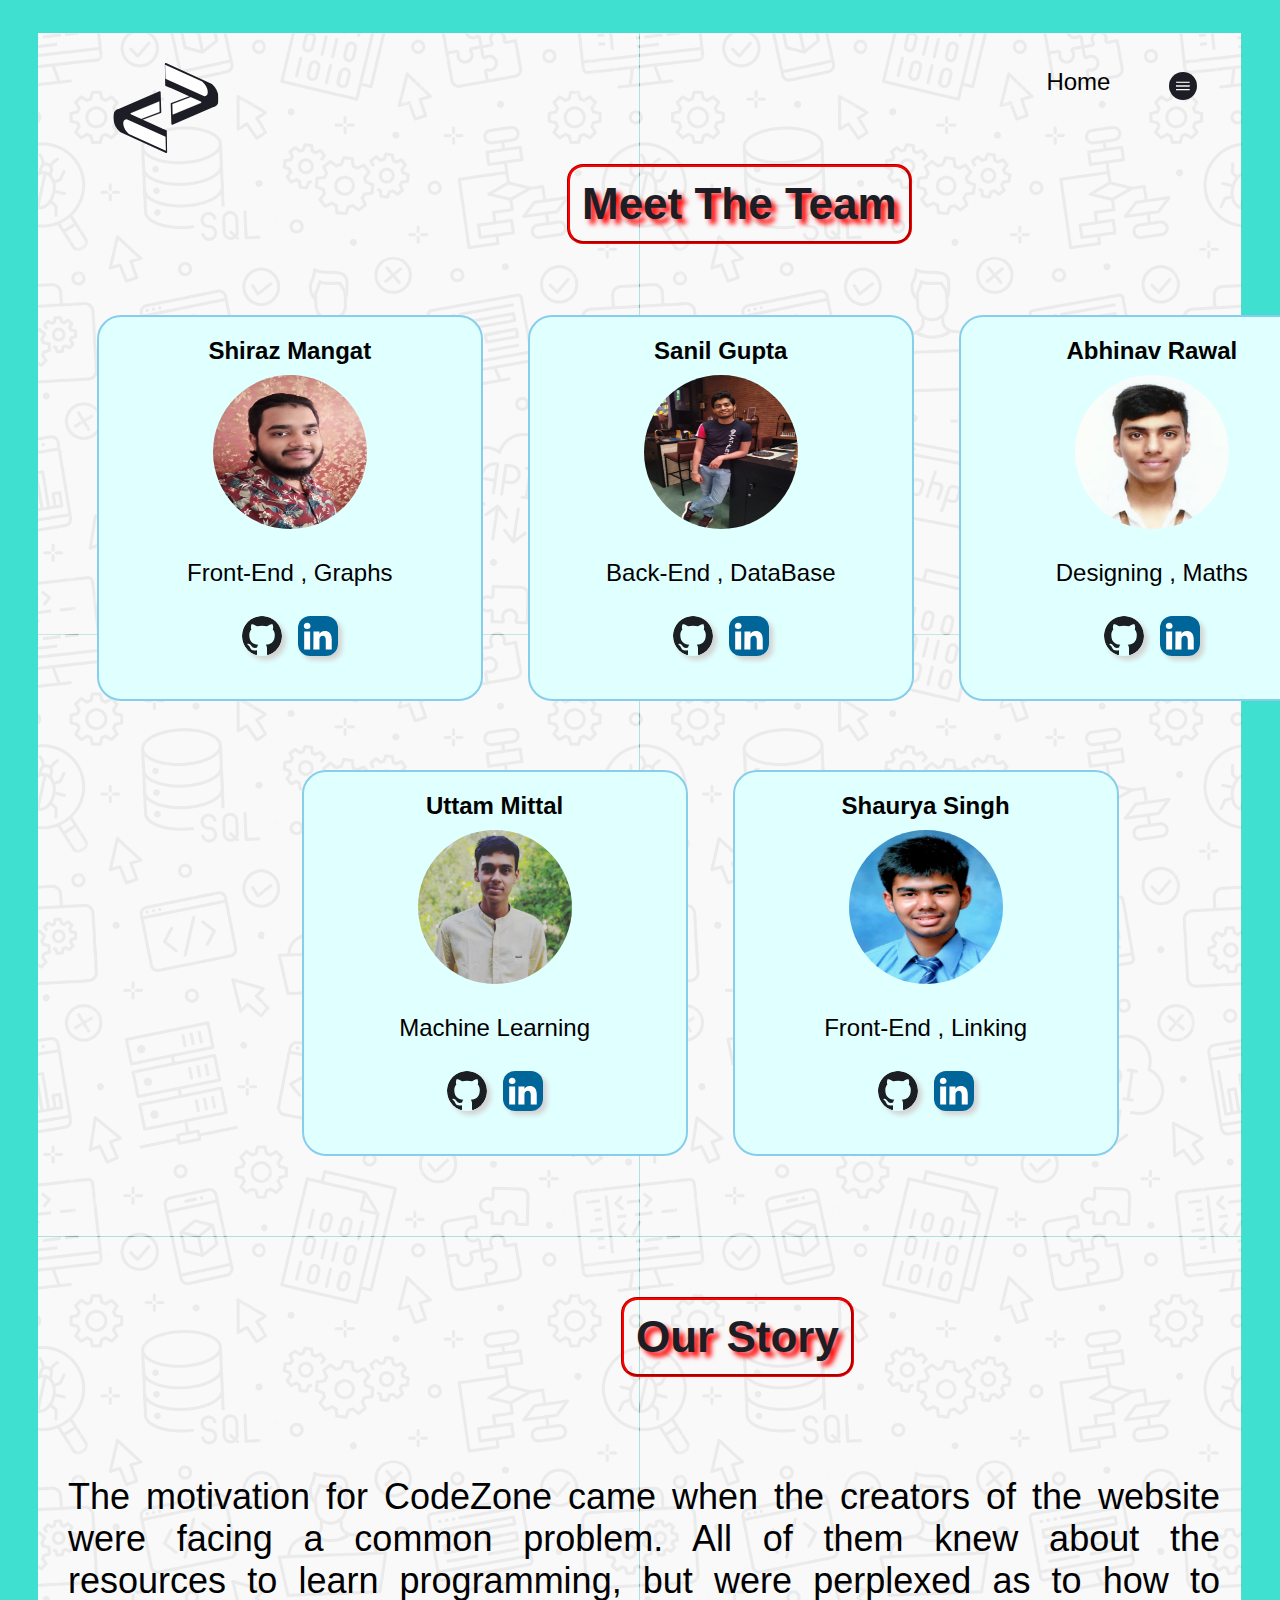
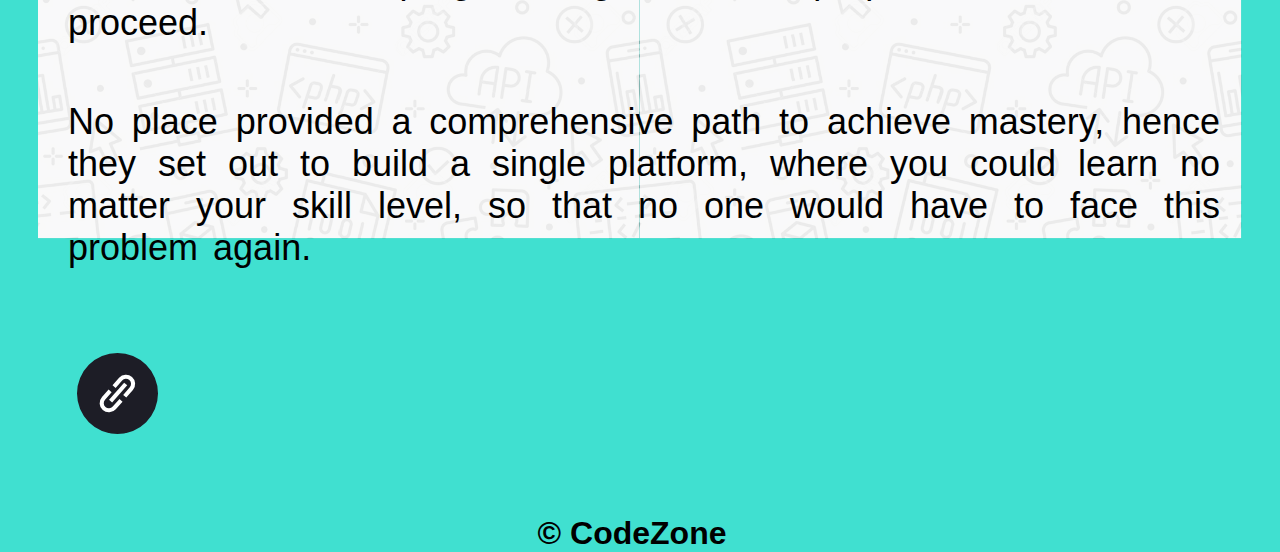
==== templates/about.html @ d7e50e1e "Merge pull request #15 from notSanil:front-end" ====
<!doctype html>

<html>

<head>

	<title> About Us </title>
	<link href="http://fonts.cdnfonts.com/css/gotham" rel="stylesheet">
	<link href = "/static/css/about.css" rel = "stylesheet" type = "text/css">

</head>

<body>

	<div>

		<img src = "/static/img/about_pg_images/about_bg.svg" alt = "About Page" class = "full-pg">	
		<h1 class = "team"> Meet The Team </h1>	

	</div>

	<div>

		<a href = "https://github.com/notSanil/CodeZone" target = "_blank" > <img src = "/static/img/about_pg_images/repo_link.svg" alt = "Repo" class = "repo"> </a>

	</div>

	<div>

		<img src = "/static/img/logo_dark.svg" alt = "CodeZone logo" class = "logo">

	</div>

	<div>

		<nav class = "home">

			<li> <a href = "./"> Home </a> </li>

		</nav>

		<a href = "https://www.youtube.com/watch?v=dQw4w9WgXcQ" target = "_blank"> <img src = "/static/img/menu_icon.svg" alt = "Menu Icon" class = "menu-icon"> </a>
	</div>

	<div class = "grid-container">

		<div class = "grid-item"> 

			<h4> Shiraz Mangat </h4> 
			<img src = "/static/img/about_pg_images/Shiraz_Mangat.JPG" alt = "Shiraz Mangat" class = "my-pic">
			<p> Front-End , Graphs </p>

			<div class = "profiles">
				<span> <a href = "https://github.com/shiraz-30" target = "_blank"> <img src = "/static/img/about_pg_images/github.svg" class = "git"> </a> </span>
				<span> <a href = "https://www.linkedin.com/in/shiraz-mangat-33b4ba220" target = "_blank"> <img src = "/static/img/about_pg_images/linkedin.svg" class = "linkin"> </a> </span>
			</div>

		</div>

		<div class = "grid-item">

			<h4> Sanil Gupta</h4> 
			<img src = "/static/img/about_pg_images/Sanil_Gupta.JPG" alt = "Sanil Gupta" class = "my-pic">
			<p> Back-End , DataBase </p>

			<div class = "profiles">
				<span> <a href = "https://github.com/notSanil" target = "_blank"> <img src = "/static/img/about_pg_images/github.svg" class = "git"> </a> </span>
				<span> <a href = "https://www.linkedin.com/in/sanil-gupta-2871621b9/" target = "_blank"> <img src = "/static/img/about_pg_images/linkedin.svg" class = "linkin"> </a> </span>
			</div>

		</div>

		<div class = "grid-item">

			<h4> Abhinav Rawal</h4> 
			<img src = "/static/img/about_pg_images/Abhinav_Rawal.jpg" alt = "Abhinav Rawal" class = "my-pic">
			<p> Designing , Maths </p>

			<div class = "profiles">
				<span> <a href = "https://github.com/rawalabhinav" target = "_blank"> <img src = "/static/img/about_pg_images/github.svg" class = "git"> </a> </span>
				<span> <a href = "https://www.linkedin.com/in/abhinav-rawal-81184a202/" target = "_blank"> <img src = "/static/img/about_pg_images/linkedin.svg" class = "linkin"> </a> </span>
			</div>

		</div>

	</div>

	<div class = "grid-container-a">

		<div class = "grid-item">

			<h4> Uttam Mittal </h4> 
			<img src = "/static/img/about_pg_images/Uttam_Mittal.jpg" alt = "Uttam Mittal" class = "my-pic">
			<p> Machine Learning </p>

			<div class = "profiles">
				<span> <a href = "https://github.com/uttammittal02" target = "_blank"> <img src = "/static/img/about_pg_images/github.svg" class = "git"> </a> </span>
				<span> <a href = "https://www.linkedin.com/in/uttam-mittal-31aa09221/" target = "_blank"> <img src = "/static/img/about_pg_images/linkedin.svg" class = "linkin"> </a> </span>
			</div>

		</div>

		<div class = "grid-item"> 

			<h4> Shaurya Singh </h4> 
			<img src = "/static/img/about_pg_images/Shaurya_Singh.JPG" alt = "Shaurya Singh" class = "my-pic">
			<p> Front-End , Linking</p>

			<div class = "profiles">
				<span> <a href = "https://github.com/Shaurya-3003" target = "_blank"> <img src = "/static/img/about_pg_images/github.svg" class = "git"> </a> </span>
				<span> <a href = "https://www.linkedin.com/in/shaurya-singh-27a700202" target = "_blank"> <img src = "/static/img/about_pg_images/linkedin.svg" class = "linkin"> </a> </span>
			</div>

		</div>

	</div>

	<div> 
		<h2> Our Story </h2>
	</div>

	<div>
		<p class = "story-1">
			The motivation for CodeZone came when the creators of the
			website were facing a common problem. All of them knew
			about the resources to learn programming, but were 
			perplexed as to how to proceed.
		</p>

		<p class = "story-2">
			No place provided a comprehensive path to achieve mastery,
			hence they set out to build a single platform, where you
			could learn no matter your skill level, so that no one 
			would have to face this problem again.
		</p>

	</div>

	<footer> &copy CodeZone </footer>

</body>

</html>
---- static/css/about.css ----
@import url('http://fonts.cdnfonts.com/css/gotham');
	
.full-pg {
    
    margin-left: 30px;
    margin-right: 30px;
    margin-top: 25px;
    margin-bottom: 20px;
}

.team {
    font-family: "Gotham Light", sans-serif;
    font-size: 44px;
    position: absolute;
    top: 15vh;
    left: 63vh;
    color: #1d1d26;
    padding: 12px;
    border: 3px;
    border-color: red;
    border-style: groove;
    border-radius: 16px;
    text-shadow: 5px 5px 5px #ff0000;
}

.repo {
    position: absolute;
    left: 6%;
    top: 217%;
    height: 9vh;
    width: 9vh;
}

.repo:hover {
    transform: scale(1.25);
}

.menu-icon {
    position: absolute;
    right: 6.50%;
    top: 8%;
    width: 28px;
    height: 28px;
    margin: 0;
    padding: 0;
}

.menu-icon:hover {
    transform: scale(1.20)
}

.logo {
    position: absolute;
    top: 7%;
    left: 8%;
    height: 10%;
    width: 10%;
}

.home {
    list-style-type: none;
    margin:  0;
    padding: 0;
    overflow: hidden;
    position: absolute;
    top: 6%;
    right: 12%;
}

li {
    float: right;
    font-family: 'Gotham Light', sans-serif;	
        
}

li a {
    display: block;
    color: white;
    text-align: center;
    padding:  14px 16px;
    text-decoration: none;
    color: black;
    font-size: 24px;
    
}

li a:hover {
    text-decoration: underline;
    background-color: #fffef2;
    font-size: 24px;
    border-radius: 64px;
    border-width: 3px;
    border-style: solid;
    border-color: wheat;
    text-align: center;
    padding: 13px;
}

body {
    background-color: turquoise;
}

.grid-container {
    display: grid;
    position: absolute;
    grid-gap: 45px;
    grid-template-columns: auto auto auto;
    padding: 20px;
    padding-top: 90px;
    top: 25%;
    left: 6%;
    overflow: hidden;		
}

.grid-container-a {
    display: grid;
    position: absolute;
    grid-gap: 45px;
    grid-template-columns: auto auto auto;
    padding: 20px;
    padding-top: 95px;
    top: 75%;
    left: 22%;
    overflow: hidden;
}

.grid-item {
    background-color: lightcyan;
    border: 1px solid rgba(0,0,0,0.8);
    padding: 20px;
    font-size: 24px;
    height: 38vh;
    width: 38vh;
    text-align: center;
    border: 2px skyblue solid;
    border-radius: 24px;
}


.my-pic {
    height: 45%;
    width: 45%;
    border-radius: 50%;
}

h4 {
    margin: 0px auto 10px auto;
    font-family: "Gotham Medium", sans-serif;
}

p {
    font-size: 24px;
    font-family: "Gotham Light", sans-serif;
}

.profiles {
    margin-bottom: 0;
    padding: 0;
}

.profiles span {
    display: inline-block;
    padding: 0;	
    margin: 5px;				
}

.git {
    height: 40px;
    width: 40px;
    box-shadow: 4px 4px 5px lightgrey;
    border-radius: 24px;
}

.git:hover {
    transform: scale(1.05);
    cursor: pointer;
}

.linkin {
    height: 40px;
    width: 40px;
    box-shadow: 4px 4px 5px lightgrey;
    border-radius: 12px;
}

.linkin:hover {
    transform: scale(1.05);
    cursor: pointer;		
}

h2 {
    font-family: "Gotham Light", sans-serif;
    font-size: 44px;
    position: absolute;
    top: 140vh;
    left: 69vh;
    color: #1d1d26;
    padding: 12px;
    border: 3px;
    border-color: red;
    border-style: groove;
    border-radius: 16px;
    text-shadow: 5px 5px 5px #ff0000;
}

.story-1 {		
    position: absolute;		
    top: 160%;
    margin-left: 60px;
    margin-right: 60px;
    font-size: 36px;
    text-align: justify;
    word-spacing: 5px;
}

.story-2 {		
    position: absolute;		
    top: 185%;
    margin-left: 60px;
    margin-right: 60px;
    font-size: 36px;
    text-align: justify;
    word-spacing: 5px;
}

footer {
    font-size: 32px;
    font-family: "Gotham Bold", sans-serif;
    font-weight: 800;
    position: absolute;
    top: 235%;
    left: 42%;
}
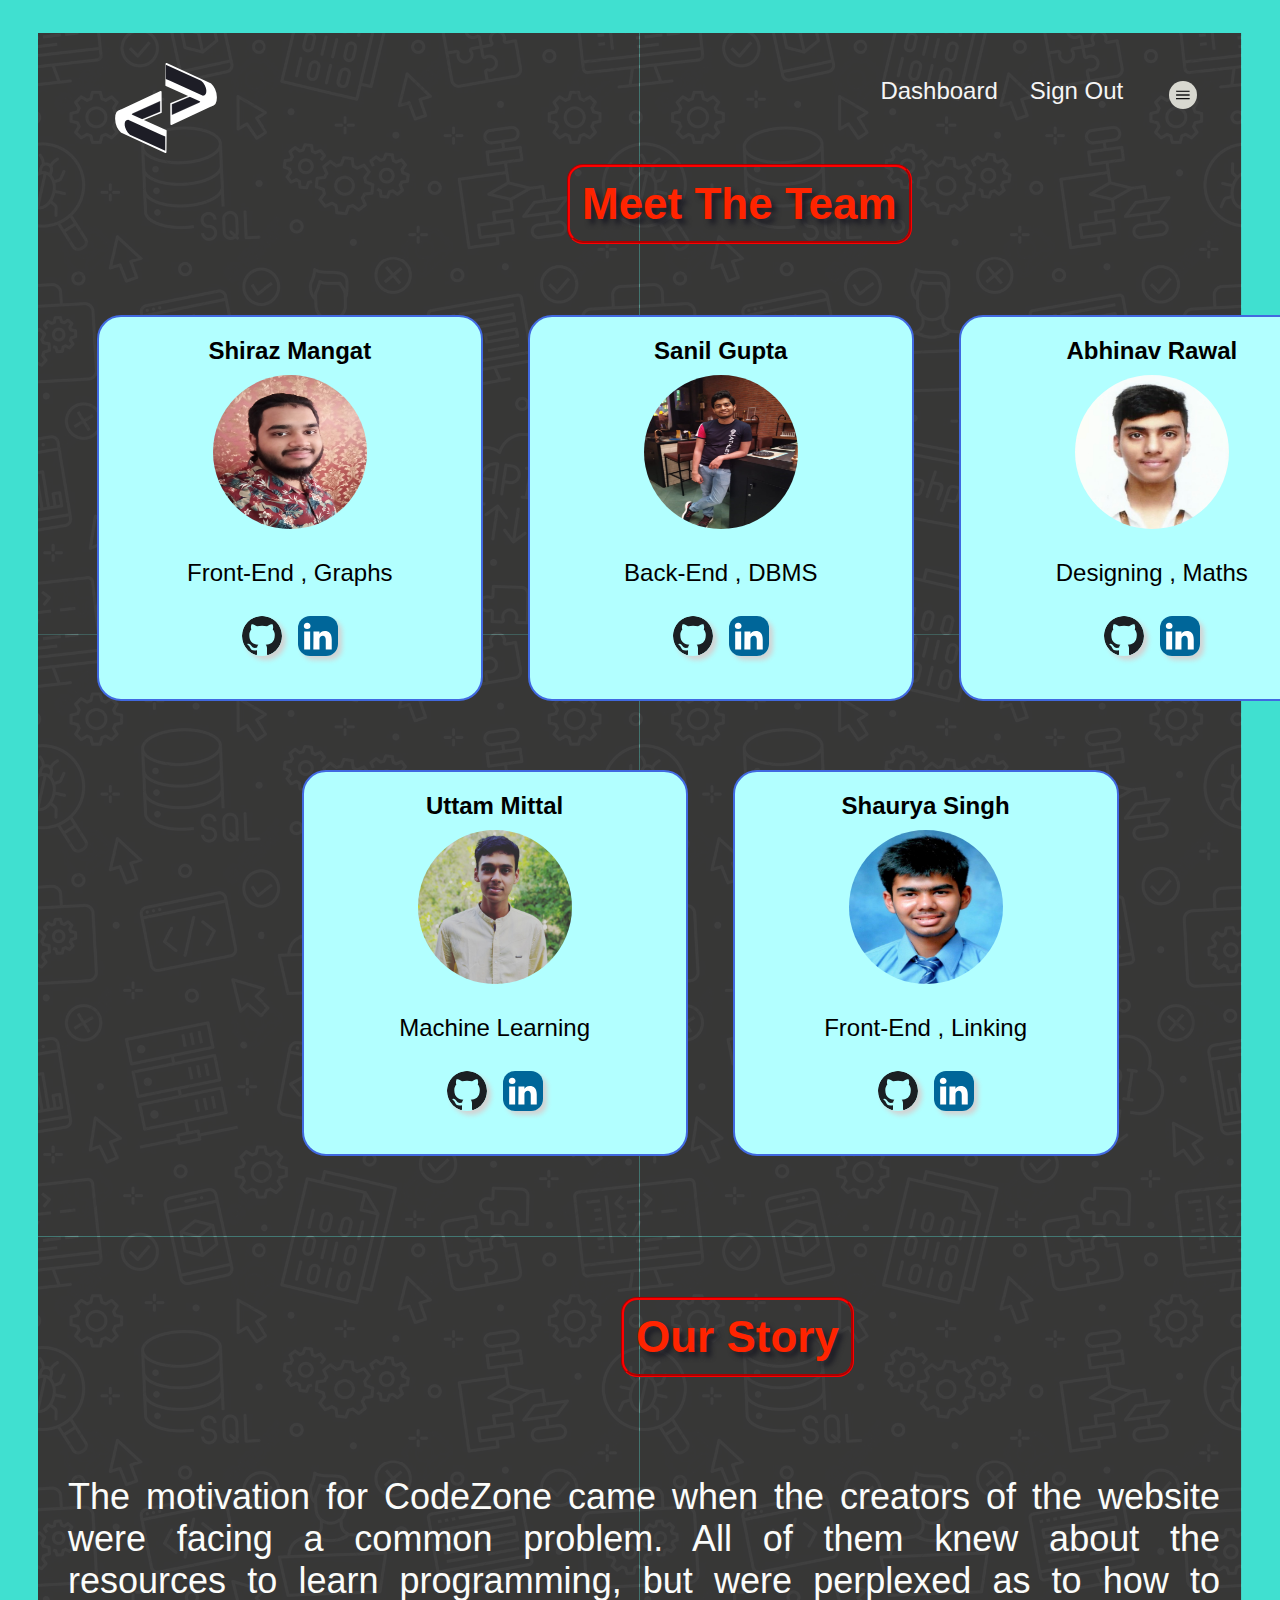
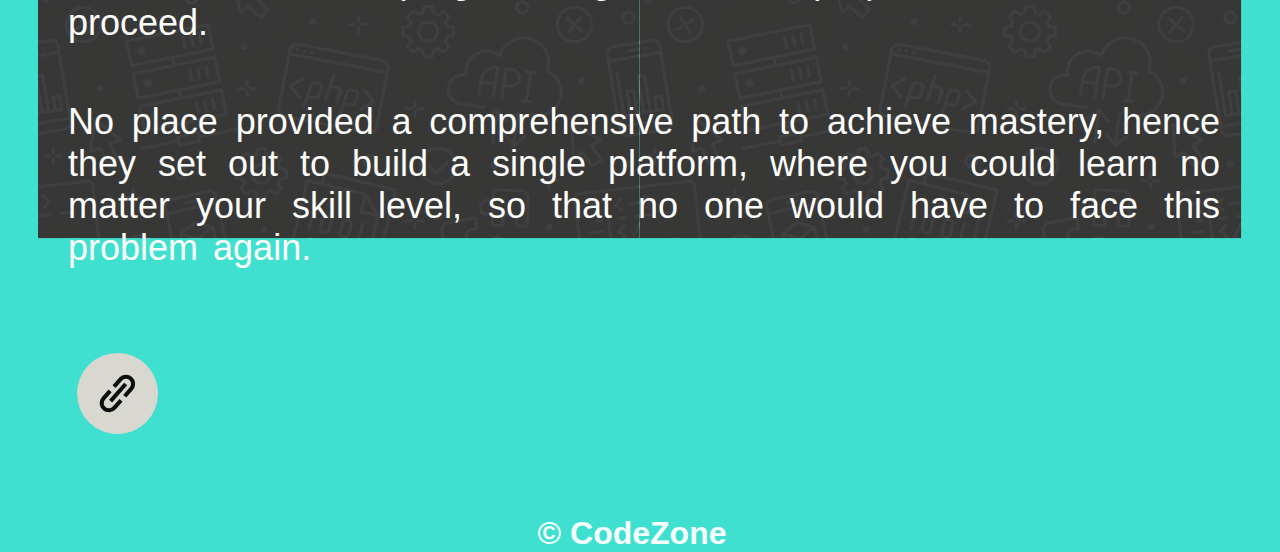
==== commit 866c3687: "leaderboard" ====
--- a/templates/about.html
+++ b/templates/about.html
@@ -27,7 +27,7 @@
 
 	<div>
 
-		<img src = "/static/img/logo_dark.svg" alt = "CodeZone logo" class = "logo">
+		<a href = "/dashboard"> <img src = "/static/img/logo_light.svg" alt = "CodeZone logo" class = "logo"> </a>
 
 	</div>
 
@@ -35,7 +35,8 @@
 
 		<nav class = "home">
 
-			<li> <a href = "./"> Home </a> </li>
+			<li> <a href = "/logout"> Sign Out </a> </li>
+			<li> <a href = "/dashboard"> Dashboard </a> </li>
 
 		</nav>
 
@@ -61,7 +62,7 @@
 
 			<h4> Sanil Gupta</h4> 
 			<img src = "/static/img/about_pg_images/Sanil_Gupta.JPG" alt = "Sanil Gupta" class = "my-pic">
-			<p> Back-End , DataBase </p>
+			<p> Back-End , DBMS </p>
 
 			<div class = "profiles">
 				<span> <a href = "https://github.com/notSanil" target = "_blank"> <img src = "/static/img/about_pg_images/github.svg" class = "git"> </a> </span>
--- a/static/css/about.css
+++ b/static/css/about.css
@@ -6,6 +6,7 @@
     margin-right: 30px;
     margin-top: 25px;
     margin-bottom: 20px;
+    filter:invert(80%);
 }
 
 .team {
@@ -14,13 +15,13 @@
     position: absolute;
     top: 15vh;
     left: 63vh;
-    color: #1d1d26;
+    color: #ff2400;
     padding: 12px;
     border: 3px;
     border-color: red;
     border-style: groove;
     border-radius: 16px;
-    text-shadow: 5px 5px 5px #ff0000;
+    text-shadow: 5px 5px 5px #1d1d25;
 }
 
 .repo {
@@ -29,6 +30,7 @@
     top: 217%;
     height: 9vh;
     width: 9vh;
+    filter: invert(95%);
 }
 
 .repo:hover {
@@ -38,11 +40,12 @@
 .menu-icon {
     position: absolute;
     right: 6.50%;
-    top: 8%;
+    top: 9%;
     width: 28px;
     height: 28px;
     margin: 0;
     padding: 0;
+    filter: invert(95%);
 }
 
 .menu-icon:hover {
@@ -63,14 +66,13 @@
     padding: 0;
     overflow: hidden;
     position: absolute;
-    top: 6%;
-    right: 12%;
+    top: 7%;
+    right: 11%;
 }
 
 li {
     float: right;
-    font-family: 'Gotham Light', sans-serif;	
-        
+    font-family: 'Gotham Light', sans-serif;	        
 }
 
 li a {
@@ -79,7 +81,7 @@
     text-align: center;
     padding:  14px 16px;
     text-decoration: none;
-    color: black;
+    color: whitesmoke;
     font-size: 24px;
     
 }
@@ -94,6 +96,7 @@
     border-color: wheat;
     text-align: center;
     padding: 13px;
+    color: black;
 }
 
 body {
@@ -125,14 +128,14 @@
 }
 
 .grid-item {
-    background-color: lightcyan;
+    background-color: #b2ffff;
     border: 1px solid rgba(0,0,0,0.8);
     padding: 20px;
     font-size: 24px;
     height: 38vh;
     width: 38vh;
     text-align: center;
-    border: 2px skyblue solid;
+    border: 2px royalblue solid;
     border-radius: 24px;
 }
 
@@ -194,13 +197,13 @@
     position: absolute;
     top: 140vh;
     left: 69vh;
-    color: #1d1d26;
+    color: #ff2400;
     padding: 12px;
     border: 3px;
     border-color: red;
     border-style: groove;
     border-radius: 16px;
-    text-shadow: 5px 5px 5px #ff0000;
+    text-shadow: 5px 5px 5px #1d1d25;
 }
 
 .story-1 {		
@@ -211,6 +214,7 @@
     font-size: 36px;
     text-align: justify;
     word-spacing: 5px;
+    color: #fbfcfa;
 }
 
 .story-2 {		
@@ -221,6 +225,7 @@
     font-size: 36px;
     text-align: justify;
     word-spacing: 5px;
+    color: #fbfcfa;
 }
 
 footer {
@@ -230,6 +235,5 @@
     position: absolute;
     top: 235%;
     left: 42%;
-}
-
-
+    color: #f5fefd;
+}
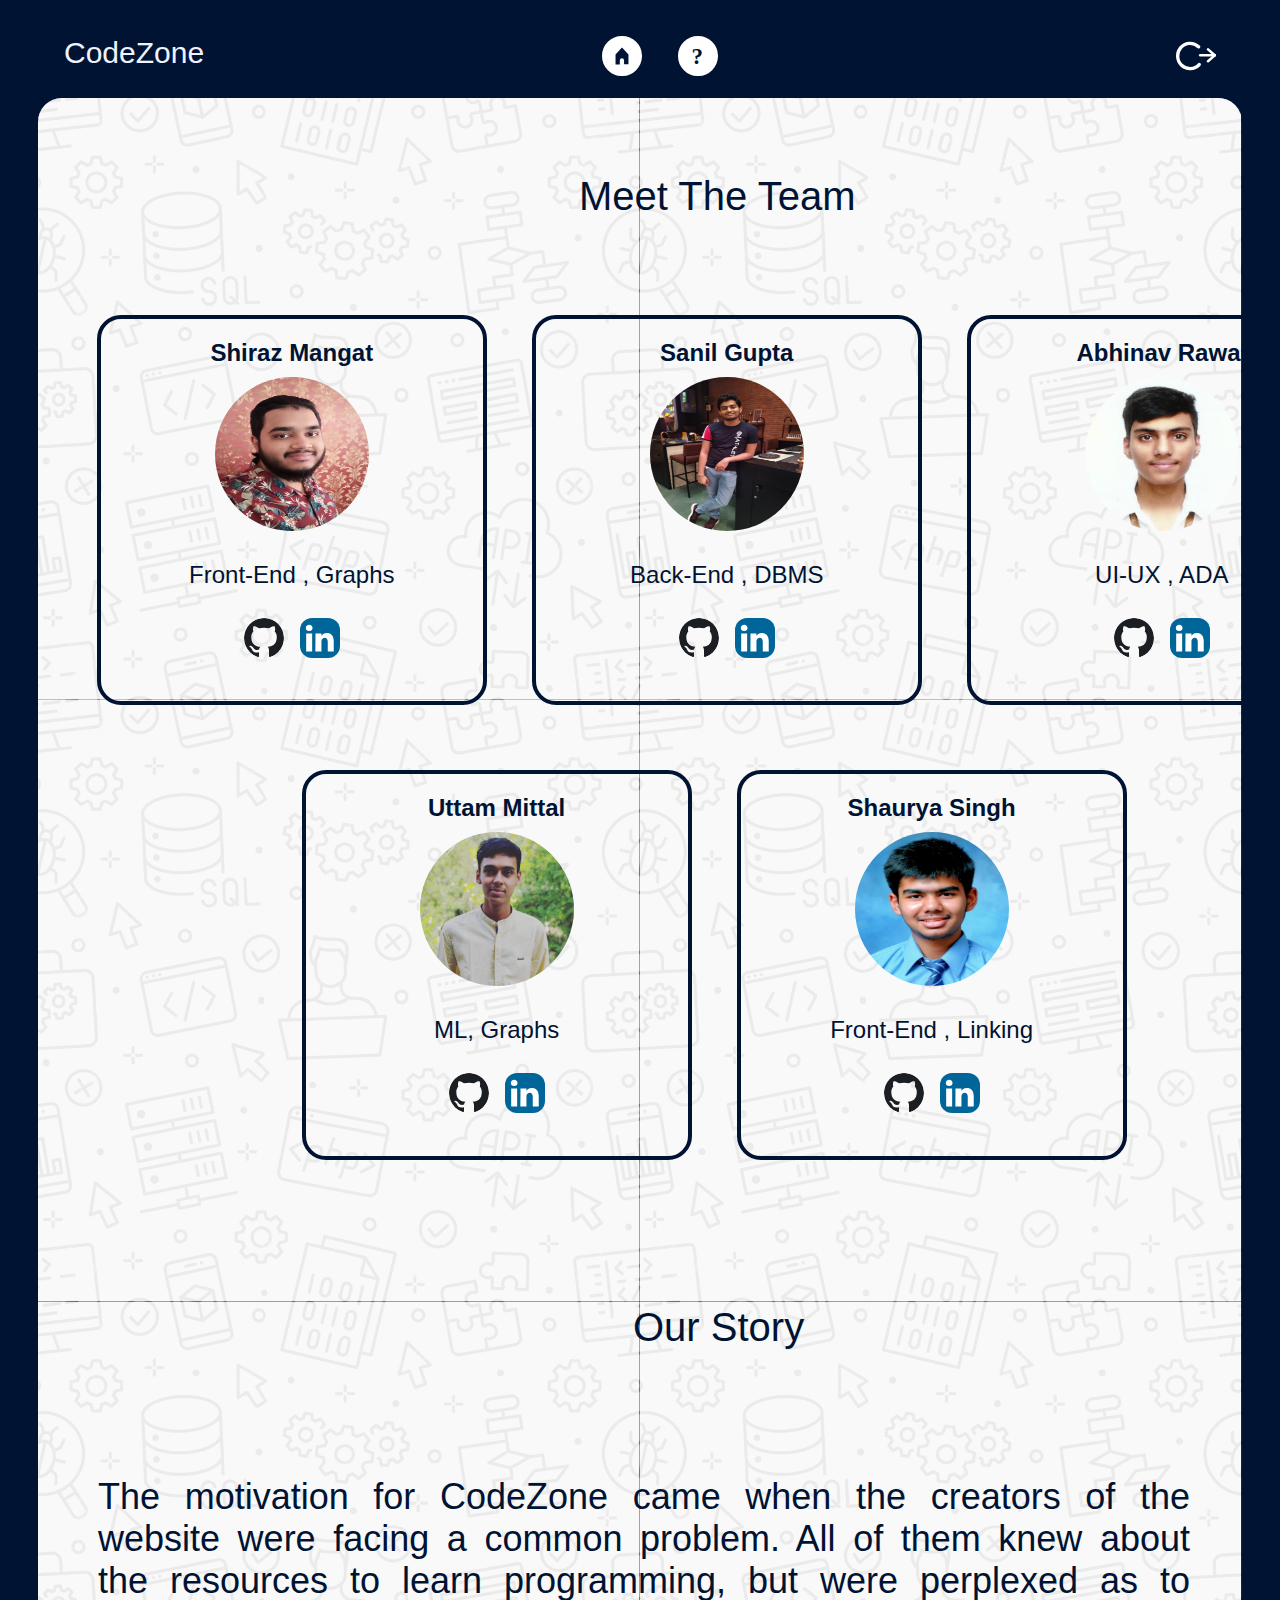
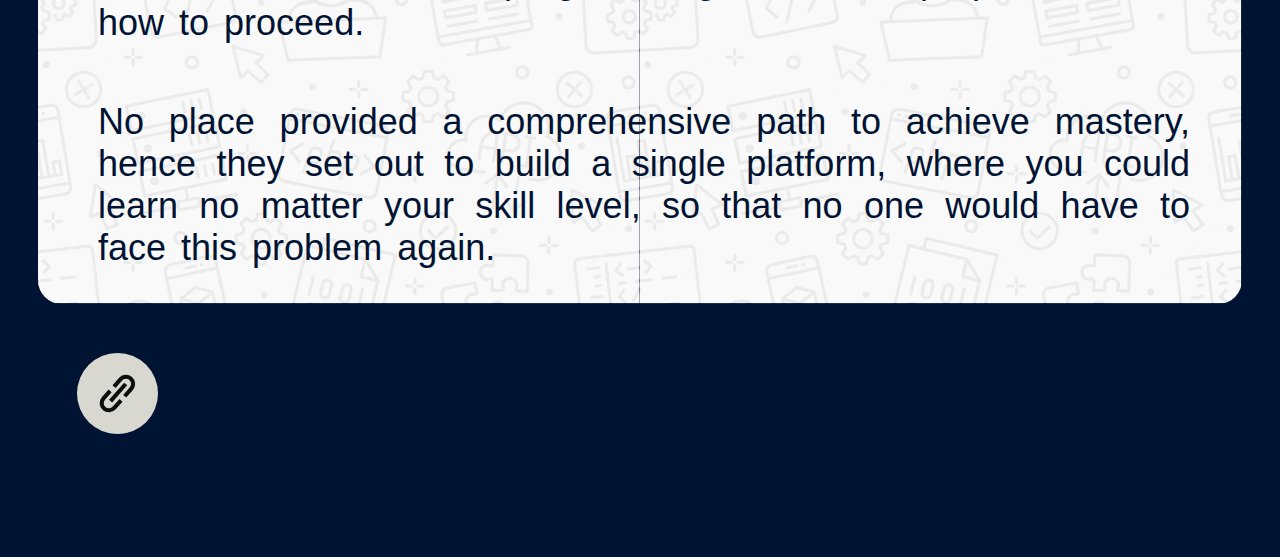
==== commit d684a23c: "updated webpgs" ====
--- a/templates/about.html
+++ b/templates/about.html
@@ -5,6 +5,7 @@
 <head>
 
 	<title> About Us </title>
+	<meta name="viewport" content="width=device-width, initial-scale=1.0">
 	<link href="http://fonts.cdnfonts.com/css/gotham" rel="stylesheet">
 	<link href = "/static/css/about.css" rel = "stylesheet" type = "text/css">
 
@@ -19,29 +20,12 @@
 
 	</div>
 
-	<div>
-
-		<a href = "https://github.com/notSanil/CodeZone" target = "_blank" > <img src = "/static/img/about_pg_images/repo_link.svg" alt = "Repo" class = "repo"> </a>
-
-	</div>
-
-	<div>
-
-		<a href = "/dashboard"> <img src = "/static/img/logo_light.svg" alt = "CodeZone logo" class = "logo"> </a>
-
-	</div>
-
-	<div>
-
-		<nav class = "home">
-
-			<li> <a href = "/logout"> Sign Out </a> </li>
-			<li> <a href = "/dashboard"> Dashboard </a> </li>
-
-		</nav>
-
-		<a href = "https://www.youtube.com/watch?v=dQw4w9WgXcQ" target = "_blank"> <img src = "/static/img/menu_icon.svg" alt = "Menu Icon" class = "menu-icon"> </a>
-	</div>
+	<ul>
+		<li  class = "site"> CodeZone  </li>
+		<li> <a href = "/dashboard"> <img src = "/static/img/Home_dark.svg" alt = "Home" class = "home-img"> </a> </li>
+		<li> <a href = "/about"> <img src = "/static/img/About_dark.svg" alt = "About" class = "about-img"> </a> </li>
+		<li> <a href = "/logout"> <img src = "/static/img/Logout_dark.svg" alt = "Sign Out" class = "logout-img"> </a> </li>
+	</ul>
 
 	<div class = "grid-container">
 
@@ -75,7 +59,7 @@
 
 			<h4> Abhinav Rawal</h4> 
 			<img src = "/static/img/about_pg_images/Abhinav_Rawal.jpg" alt = "Abhinav Rawal" class = "my-pic">
-			<p> Designing , Maths </p>
+			<p> UI-UX  , ADA </p>
 
 			<div class = "profiles">
 				<span> <a href = "https://github.com/rawalabhinav" target = "_blank"> <img src = "/static/img/about_pg_images/github.svg" class = "git"> </a> </span>
@@ -92,7 +76,7 @@
 
 			<h4> Uttam Mittal </h4> 
 			<img src = "/static/img/about_pg_images/Uttam_Mittal.jpg" alt = "Uttam Mittal" class = "my-pic">
-			<p> Machine Learning </p>
+			<p> ML, Graphs </p>
 
 			<div class = "profiles">
 				<span> <a href = "https://github.com/uttammittal02" target = "_blank"> <img src = "/static/img/about_pg_images/github.svg" class = "git"> </a> </span>
@@ -117,7 +101,7 @@
 	</div>
 
 	<div> 
-		<h2> Our Story </h2>
+		<h2 class = "story"> Our Story </h2>
 	</div>
 
 	<div>
@@ -137,6 +121,12 @@
 
 	</div>
 
+	<div>
+
+		<a href = "https://github.com/notSanil/CodeZone" target = "_blank" > <img src = "/static/img/about_pg_images/repo_link.svg" alt = "Repo" class = "repo"> </a>
+
+	</div>
+
 	<footer> &copy CodeZone </footer>
 
 </body>
--- a/static/css/about.css
+++ b/static/css/about.css
@@ -1,27 +1,88 @@
 @import url('http://fonts.cdnfonts.com/css/gotham');
-	
-.full-pg {
-    
-    margin-left: 30px;
-    margin-right: 30px;
-    margin-top: 25px;
-    margin-bottom: 20px;
-    filter:invert(80%);
+
+
+ul {
+    list-style-type: none;
+    margin: 0;
+    padding: 0;
+    height: 10vh;
+    overflow: hidden;
+}
+
+.site {
+    position: absolute;
+    left: 5%;
+    top: 4%;
+    height: 30px;
+    width: 150px;
+    font-size: 30px;    
+    font-family: "Gotham Black", sans-serif;
+    color: #eff3ff;
+}
+
+.home-img {
+    height: 40px;
+    width: 40px;
+    position: absolute;
+    left: 47%;   
+    top: 4%; 
+}
+
+.home-img:hover {
+    transform: scale(1.1);
+}
+
+.about-img:hover {
+    transform: scale(1.1);
+}
+
+.logout-img:hover {
+    transform: scale(1.1);
+}
+
+.about-img {
+    height: 40px;
+    width: 40px;
+    position: absolute;
+    left: 53%;
+    top: 4%;
+}
+
+.logout-img {
+    height: 40px;
+    width: 40px;
+    position: absolute;
+    right: 5%;
+    top: 4%;
+}
+
+li {
+    float: left;
+    font-family: 'Gotham Light', sans-serif;
+}
+
+li a {
+    display: block;   
+    text-align: center;
+    padding:  14px 16px;
+    text-decoration: none;
+    font-size: 24px;
+}
+
+.full-pg {   
+    margin: 90px 30px 0 30px;
+    border-radius: 24px;
 }
 
 .team {
-    font-family: "Gotham Light", sans-serif;
-    font-size: 44px;
+    font-family: "Gotham Black", sans-serif;
+    font-weight: 100;
+    font-size: 40px;
     position: absolute;
     top: 15vh;
     left: 63vh;
-    color: #ff2400;
+    color: #001333;
     padding: 12px;
-    border: 3px;
-    border-color: red;
-    border-style: groove;
-    border-radius: 16px;
-    text-shadow: 5px 5px 5px #1d1d25;
 }
 
 .repo {
@@ -37,70 +98,8 @@
     transform: scale(1.25);
 }
 
-.menu-icon {
-    position: absolute;
-    right: 6.50%;
-    top: 9%;
-    width: 28px;
-    height: 28px;
-    margin: 0;
-    padding: 0;
-    filter: invert(95%);
-}
-
-.menu-icon:hover {
-    transform: scale(1.20)
-}
-
-.logo {
-    position: absolute;
-    top: 7%;
-    left: 8%;
-    height: 10%;
-    width: 10%;
-}
-
-.home {
-    list-style-type: none;
-    margin:  0;
-    padding: 0;
-    overflow: hidden;
-    position: absolute;
-    top: 7%;
-    right: 11%;
-}
-
-li {
-    float: right;
-    font-family: 'Gotham Light', sans-serif;	        
-}
-
-li a {
-    display: block;
-    color: white;
-    text-align: center;
-    padding:  14px 16px;
-    text-decoration: none;
-    color: whitesmoke;
-    font-size: 24px;
-    
-}
-
-li a:hover {
-    text-decoration: underline;
-    background-color: #fffef2;
-    font-size: 24px;
-    border-radius: 64px;
-    border-width: 3px;
-    border-style: solid;
-    border-color: wheat;
-    text-align: center;
-    padding: 13px;
-    color: black;
-}
-
 body {
-    background-color: turquoise;
+    background-color: #001333;
 }
 
 .grid-container {
@@ -128,14 +127,12 @@
 }
 
 .grid-item {
-    background-color: #b2ffff;
-    border: 1px solid rgba(0,0,0,0.8);
     padding: 20px;
     font-size: 24px;
     height: 38vh;
     width: 38vh;
     text-align: center;
-    border: 2px royalblue solid;
+    border: 4px #001333 solid;
     border-radius: 24px;
 }
 
@@ -149,11 +146,13 @@
 h4 {
     margin: 0px auto 10px auto;
     font-family: "Gotham Medium", sans-serif;
+    color: #001333;
 }
 
 p {
     font-size: 24px;
     font-family: "Gotham Light", sans-serif;
+    color: #001333;
 }
 
 .profiles {
@@ -170,7 +169,6 @@
 .git {
     height: 40px;
     width: 40px;
-    box-shadow: 4px 4px 5px lightgrey;
     border-radius: 24px;
 }
 
@@ -182,7 +180,6 @@
 .linkin {
     height: 40px;
     width: 40px;
-    box-shadow: 4px 4px 5px lightgrey;
     border-radius: 12px;
 }
 
@@ -191,49 +188,44 @@
     cursor: pointer;		
 }
 
-h2 {
-    font-family: "Gotham Light", sans-serif;
-    font-size: 44px;
+.story {
+    font-family: "Gotham Black", sans-serif;
+    font-weight: 100;
+    font-size: 40px;
     position: absolute;
     top: 140vh;
     left: 69vh;
-    color: #ff2400;
+    color: #001333;
     padding: 12px;
-    border: 3px;
-    border-color: red;
-    border-style: groove;
-    border-radius: 16px;
-    text-shadow: 5px 5px 5px #1d1d25;
 }
 
 .story-1 {		
     position: absolute;		
     top: 160%;
-    margin-left: 60px;
-    margin-right: 60px;
+    margin-left: 90px;
+    margin-right: 90px;
     font-size: 36px;
     text-align: justify;
     word-spacing: 5px;
-    color: #fbfcfa;
+    color: #001333;
 }
 
 .story-2 {		
     position: absolute;		
     top: 185%;
-    margin-left: 60px;
-    margin-right: 60px;
+    margin-left: 90px;
+    margin-right: 90px;
     font-size: 36px;
     text-align: justify;
     word-spacing: 5px;
-    color: #fbfcfa;
+    color: #001333;
 }
 
 footer {
-    font-size: 32px;
-    font-family: "Gotham Bold", sans-serif;
-    font-weight: 800;
+    font-size: 36px;
+    font-family: "Gotham Black", sans-serif;
     position: absolute;
     top: 235%;
-    left: 42%;
-    color: #f5fefd;
-}
+    left: 40%;
+    color: #001333;
+}
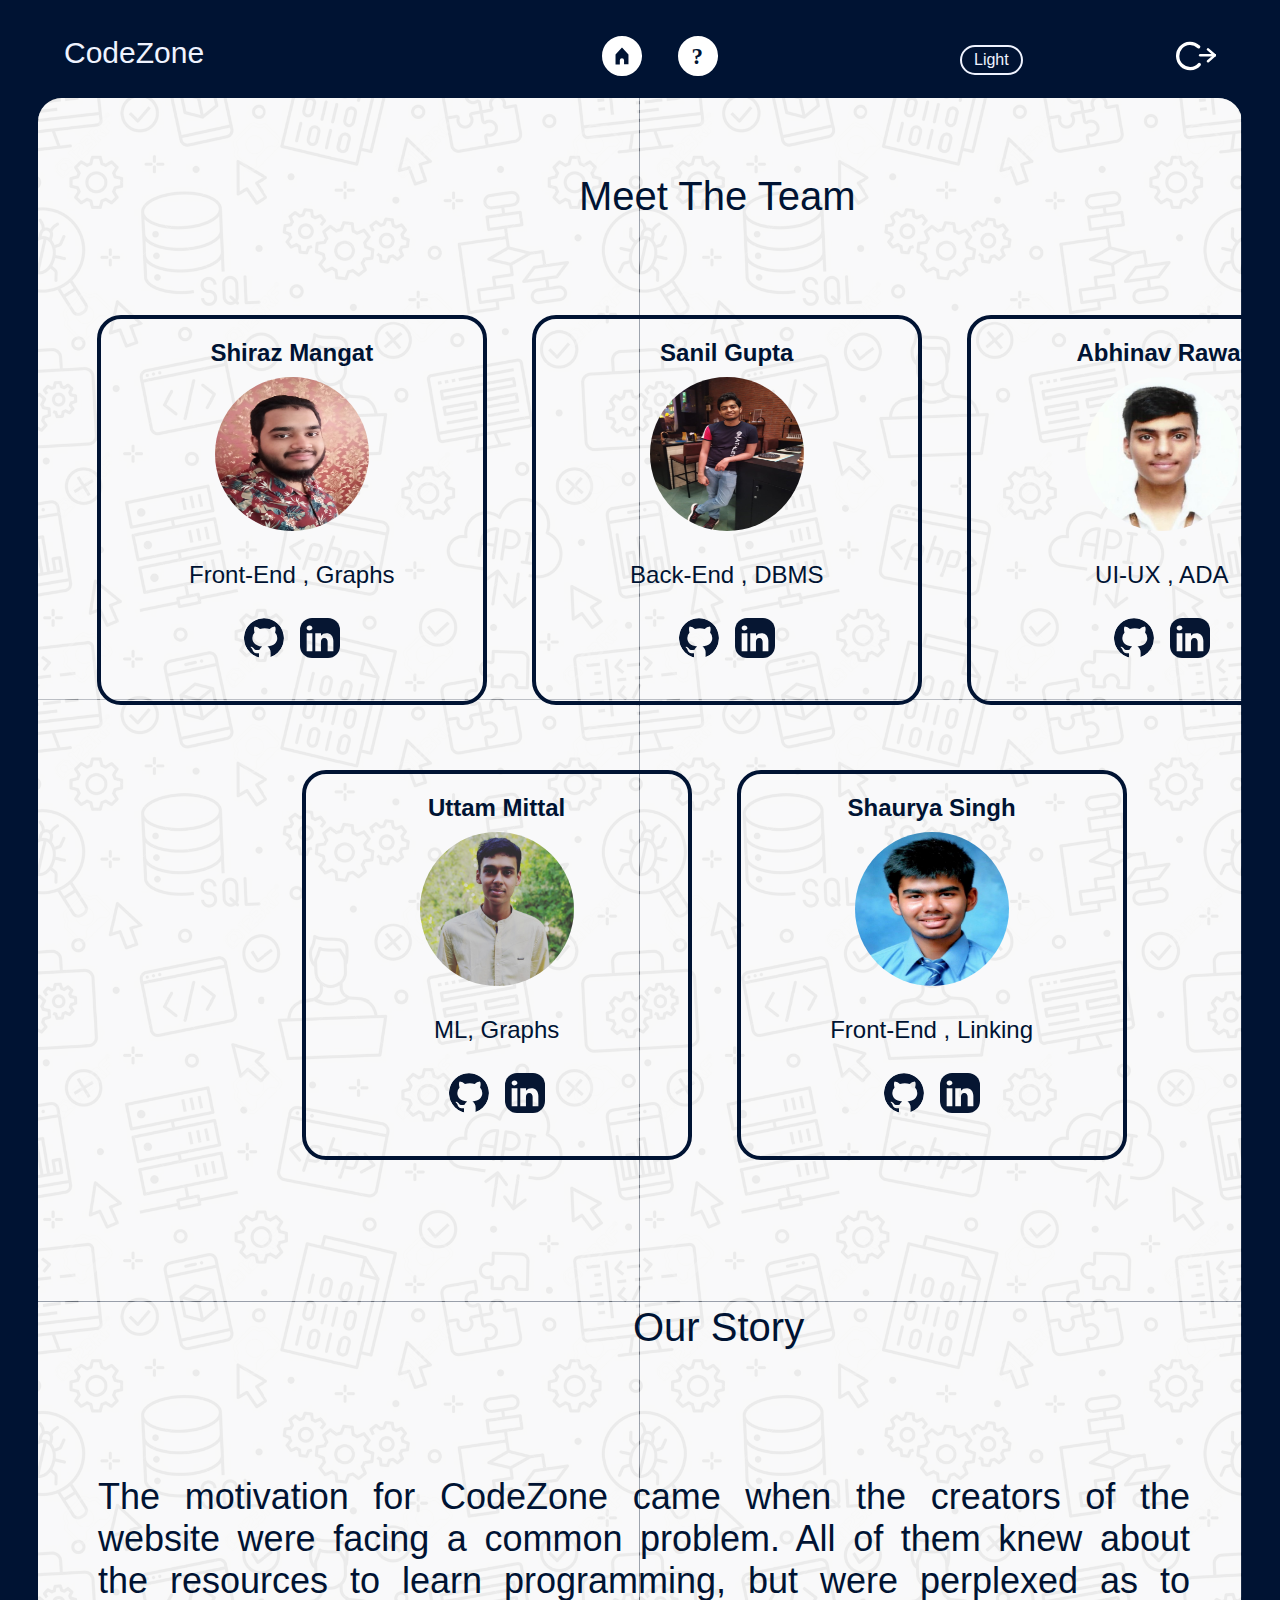
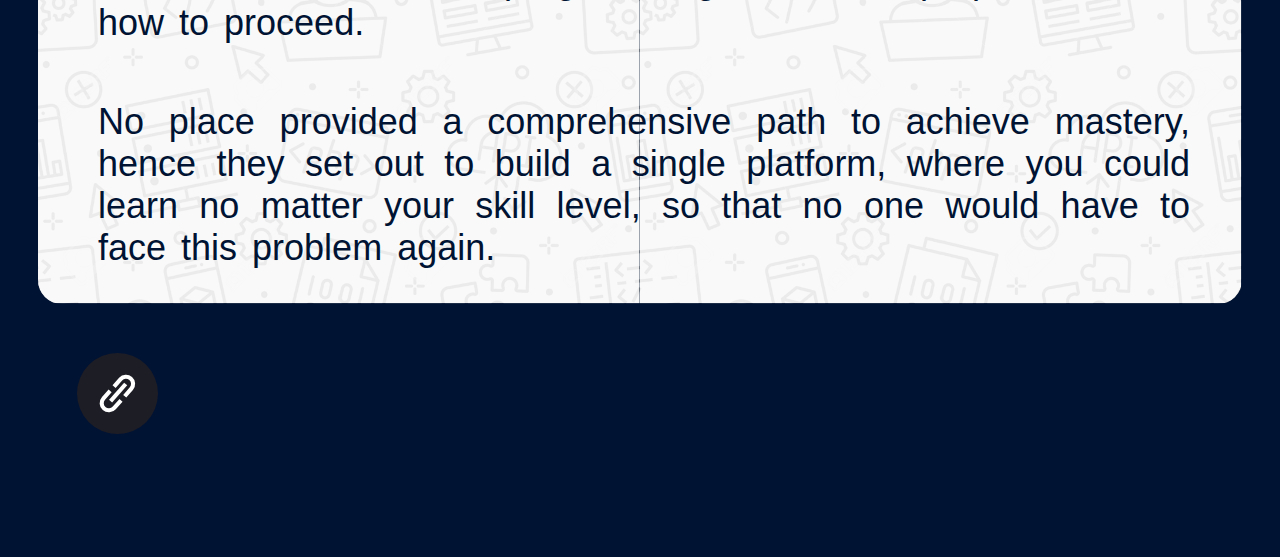
==== commit 559d5854: "all webpgs done" ====
--- a/templates/about.html
+++ b/templates/about.html
@@ -8,6 +8,7 @@
 	<meta name="viewport" content="width=device-width, initial-scale=1.0">
 	<link href="http://fonts.cdnfonts.com/css/gotham" rel="stylesheet">
 	<link href = "/static/css/about.css" rel = "stylesheet" type = "text/css">
+	<script src = "/static/js/about.js"> </script>
 
 </head>
 
@@ -15,16 +16,17 @@
 
 	<div>
 
-		<img src = "/static/img/about_pg_images/about_bg.svg" alt = "About Page" class = "full-pg">	
+		<img src = "/static/img/about_pg_images/about_bg.svg" alt = "About Page" class = "full-pg" id = "full-pg-change">	
 		<h1 class = "team"> Meet The Team </h1>	
 
 	</div>
 
 	<ul>
 		<li  class = "site"> CodeZone  </li>
-		<li> <a href = "/dashboard"> <img src = "/static/img/Home_dark.svg" alt = "Home" class = "home-img"> </a> </li>
-		<li> <a href = "/about"> <img src = "/static/img/About_dark.svg" alt = "About" class = "about-img"> </a> </li>
-		<li> <a href = "/logout"> <img src = "/static/img/Logout_dark.svg" alt = "Sign Out" class = "logout-img"> </a> </li>
+		<li> <a href = "/dashboard"> <img src = "/static/img/Home_dark.svg" alt = "Home" class = "home-img" id = "home-change"> </a> </li>
+		<li> <a href = "/about"> <img src = "/static/img/About_dark.svg" alt = "About" class = "about-img" id = "about-change"> </a> </li>
+		<li> <a href = "/logout"> <img src = "/static/img/Logout_dark.svg" alt = "Sign Out" class = "logout-img" id = "logout-change"> </a> </li>
+		<button id = "mode" class = "toggle" onclick="toggle_function()"> Light </button>
 	</ul>
 
 	<div class = "grid-container">
@@ -36,8 +38,8 @@
 			<p> Front-End , Graphs </p>
 
 			<div class = "profiles">
-				<span> <a href = "https://github.com/shiraz-30" target = "_blank"> <img src = "/static/img/about_pg_images/github.svg" class = "git"> </a> </span>
-				<span> <a href = "https://www.linkedin.com/in/shiraz-mangat-33b4ba220" target = "_blank"> <img src = "/static/img/about_pg_images/linkedin.svg" class = "linkin"> </a> </span>
+				<span> <a href = "https://github.com/shiraz-30" target = "_blank"> <img src = "/static/img/about_pg_images/GitHub_light.svg" class = "git" id = "git-change"> </a> </span>
+				<span> <a href = "https://www.linkedin.com/in/shiraz-mangat-33b4ba220" target = "_blank"> <img src = "/static/img/about_pg_images/LinkedIn_light.svg" class = "linkin" id = "linkin-change"> </a> </span>
 			</div>
 
 		</div>
@@ -49,8 +51,8 @@
 			<p> Back-End , DBMS </p>
 
 			<div class = "profiles">
-				<span> <a href = "https://github.com/notSanil" target = "_blank"> <img src = "/static/img/about_pg_images/github.svg" class = "git"> </a> </span>
-				<span> <a href = "https://www.linkedin.com/in/sanil-gupta-2871621b9/" target = "_blank"> <img src = "/static/img/about_pg_images/linkedin.svg" class = "linkin"> </a> </span>
+				<span> <a href = "https://github.com/notSanil" target = "_blank"> <img src = "/static/img/about_pg_images/GitHub_light.svg" class = "git" id = "git-change-1"> </a> </span>
+				<span> <a href = "https://www.linkedin.com/in/sanil-gupta-2871621b9/" target = "_blank"> <img src = "/static/img/about_pg_images/LinkedIn_light.svg" class = "linkin" id = "linkin-change-1"> </a> </span>
 			</div>
 
 		</div>
@@ -62,8 +64,8 @@
 			<p> UI-UX  , ADA </p>
 
 			<div class = "profiles">
-				<span> <a href = "https://github.com/rawalabhinav" target = "_blank"> <img src = "/static/img/about_pg_images/github.svg" class = "git"> </a> </span>
-				<span> <a href = "https://www.linkedin.com/in/abhinav-rawal-81184a202/" target = "_blank"> <img src = "/static/img/about_pg_images/linkedin.svg" class = "linkin"> </a> </span>
+				<span> <a href = "https://github.com/rawalabhinav" target = "_blank"> <img src = "/static/img/about_pg_images/GitHub_light.svg" class = "git" id = "git-change-2"> </a> </span>
+				<span> <a href = "https://www.linkedin.com/in/abhinav-rawal-81184a202/" target = "_blank"> <img src = "/static/img/about_pg_images/LinkedIn_light.svg" class = "linkin" id = "linkin-change-2"> </a> </span>
 			</div>
 
 		</div>
@@ -79,8 +81,8 @@
 			<p> ML, Graphs </p>
 
 			<div class = "profiles">
-				<span> <a href = "https://github.com/uttammittal02" target = "_blank"> <img src = "/static/img/about_pg_images/github.svg" class = "git"> </a> </span>
-				<span> <a href = "https://www.linkedin.com/in/uttam-mittal-31aa09221/" target = "_blank"> <img src = "/static/img/about_pg_images/linkedin.svg" class = "linkin"> </a> </span>
+				<span> <a href = "https://github.com/uttammittal02" target = "_blank"> <img src = "/static/img/about_pg_images/GitHub_light.svg" class = "git" id = "git-change-3"> </a> </span>
+				<span> <a href = "https://www.linkedin.com/in/uttam-mittal-31aa09221/" target = "_blank"> <img src = "/static/img/about_pg_images/LinkedIn_light.svg" class = "linkin" id = "linkin-change-3"> </a> </span>
 			</div>
 
 		</div>
@@ -92,8 +94,8 @@
 			<p> Front-End , Linking</p>
 
 			<div class = "profiles">
-				<span> <a href = "https://github.com/Shaurya-3003" target = "_blank"> <img src = "/static/img/about_pg_images/github.svg" class = "git"> </a> </span>
-				<span> <a href = "https://www.linkedin.com/in/shaurya-singh-27a700202" target = "_blank"> <img src = "/static/img/about_pg_images/linkedin.svg" class = "linkin"> </a> </span>
+				<span> <a href = "https://github.com/Shaurya-3003" target = "_blank"> <img src = "/static/img/about_pg_images/GitHub_light.svg" class = "git" id = "git-change-4"> </a> </span>
+				<span> <a href = "https://www.linkedin.com/in/shaurya-singh-27a700202" target = "_blank"> <img src = "/static/img/about_pg_images/LinkedIn_light.svg" class = "linkin" id = "linkin-change-4"> </a> </span>
 			</div>
 
 		</div>
@@ -123,7 +125,7 @@
 
 	<div>
 
-		<a href = "https://github.com/notSanil/CodeZone" target = "_blank" > <img src = "/static/img/about_pg_images/repo_link.svg" alt = "Repo" class = "repo"> </a>
+		<a href = "https://github.com/notSanil/CodeZone" target = "_blank" > <img src = "/static/img/about_pg_images/Repo_light.svg" alt = "Repo" class = "repo" id = "repo-change"> </a>
 
 	</div>
 
--- a/static/css/about.css
+++ b/static/css/about.css
@@ -1,5 +1,9 @@
 @import url('http://fonts.cdnfonts.com/css/gotham');
 
+:root {
+    --navyblue: #001333;
+    --lightblue: #eff3ff;
+}
 
 ul {
     list-style-type: none;
@@ -17,7 +21,7 @@
     width: 150px;
     font-size: 30px;    
     font-family: "Gotham Black", sans-serif;
-    color: #eff3ff;
+    color: var(--lightblue);
 }
 
 .home-img {
@@ -69,6 +73,25 @@
     font-size: 24px;
 }
 
+.toggle {
+    font-size: 16px;
+    font-family: "Gotham Light", sans-serif;
+    background-color: var(--navyblue);
+    color: var(--lightblue);
+    border: 2px var(--lightblue) solid;
+    border-radius: 15px;
+    padding: 4px 12px;
+    position: absolute;
+    top: 5%;
+    left: 75%;
+}
+
+.toggle:hover {
+    cursor: pointer;
+    text-decoration: underline;
+    text-underline-offset: 2px;
+}
+
 .full-pg {   
     margin: 90px 30px 0 30px;
     border-radius: 24px;
@@ -81,7 +104,7 @@
     position: absolute;
     top: 15vh;
     left: 63vh;
-    color: #001333;
+    color: var(--navyblue);
     padding: 12px;
 }
 
@@ -91,7 +114,6 @@
     top: 217%;
     height: 9vh;
     width: 9vh;
-    filter: invert(95%);
 }
 
 .repo:hover {
@@ -99,7 +121,7 @@
 }
 
 body {
-    background-color: #001333;
+    background-color: var(--navyblue);
 }
 
 .grid-container {
@@ -132,7 +154,7 @@
     height: 38vh;
     width: 38vh;
     text-align: center;
-    border: 4px #001333 solid;
+    border: 4px var(--navyblue) solid;
     border-radius: 24px;
 }
 
@@ -146,13 +168,13 @@
 h4 {
     margin: 0px auto 10px auto;
     font-family: "Gotham Medium", sans-serif;
-    color: #001333;
+    color: var(--navyblue);
 }
 
 p {
     font-size: 24px;
     font-family: "Gotham Light", sans-serif;
-    color: #001333;
+    color: var(--navyblue);
 }
 
 .profiles {
@@ -195,7 +217,7 @@
     position: absolute;
     top: 140vh;
     left: 69vh;
-    color: #001333;
+    color: var(--navyblue);
     padding: 12px;
 }
 
@@ -207,7 +229,7 @@
     font-size: 36px;
     text-align: justify;
     word-spacing: 5px;
-    color: #001333;
+    color: var(--navyblue);
 }
 
 .story-2 {		
@@ -218,7 +240,7 @@
     font-size: 36px;
     text-align: justify;
     word-spacing: 5px;
-    color: #001333;
+    color: var(--navyblue);
 }
 
 footer {
@@ -227,5 +249,5 @@
     position: absolute;
     top: 235%;
     left: 40%;
-    color: #001333;
-}
+    color: var(--navyblue);
+}
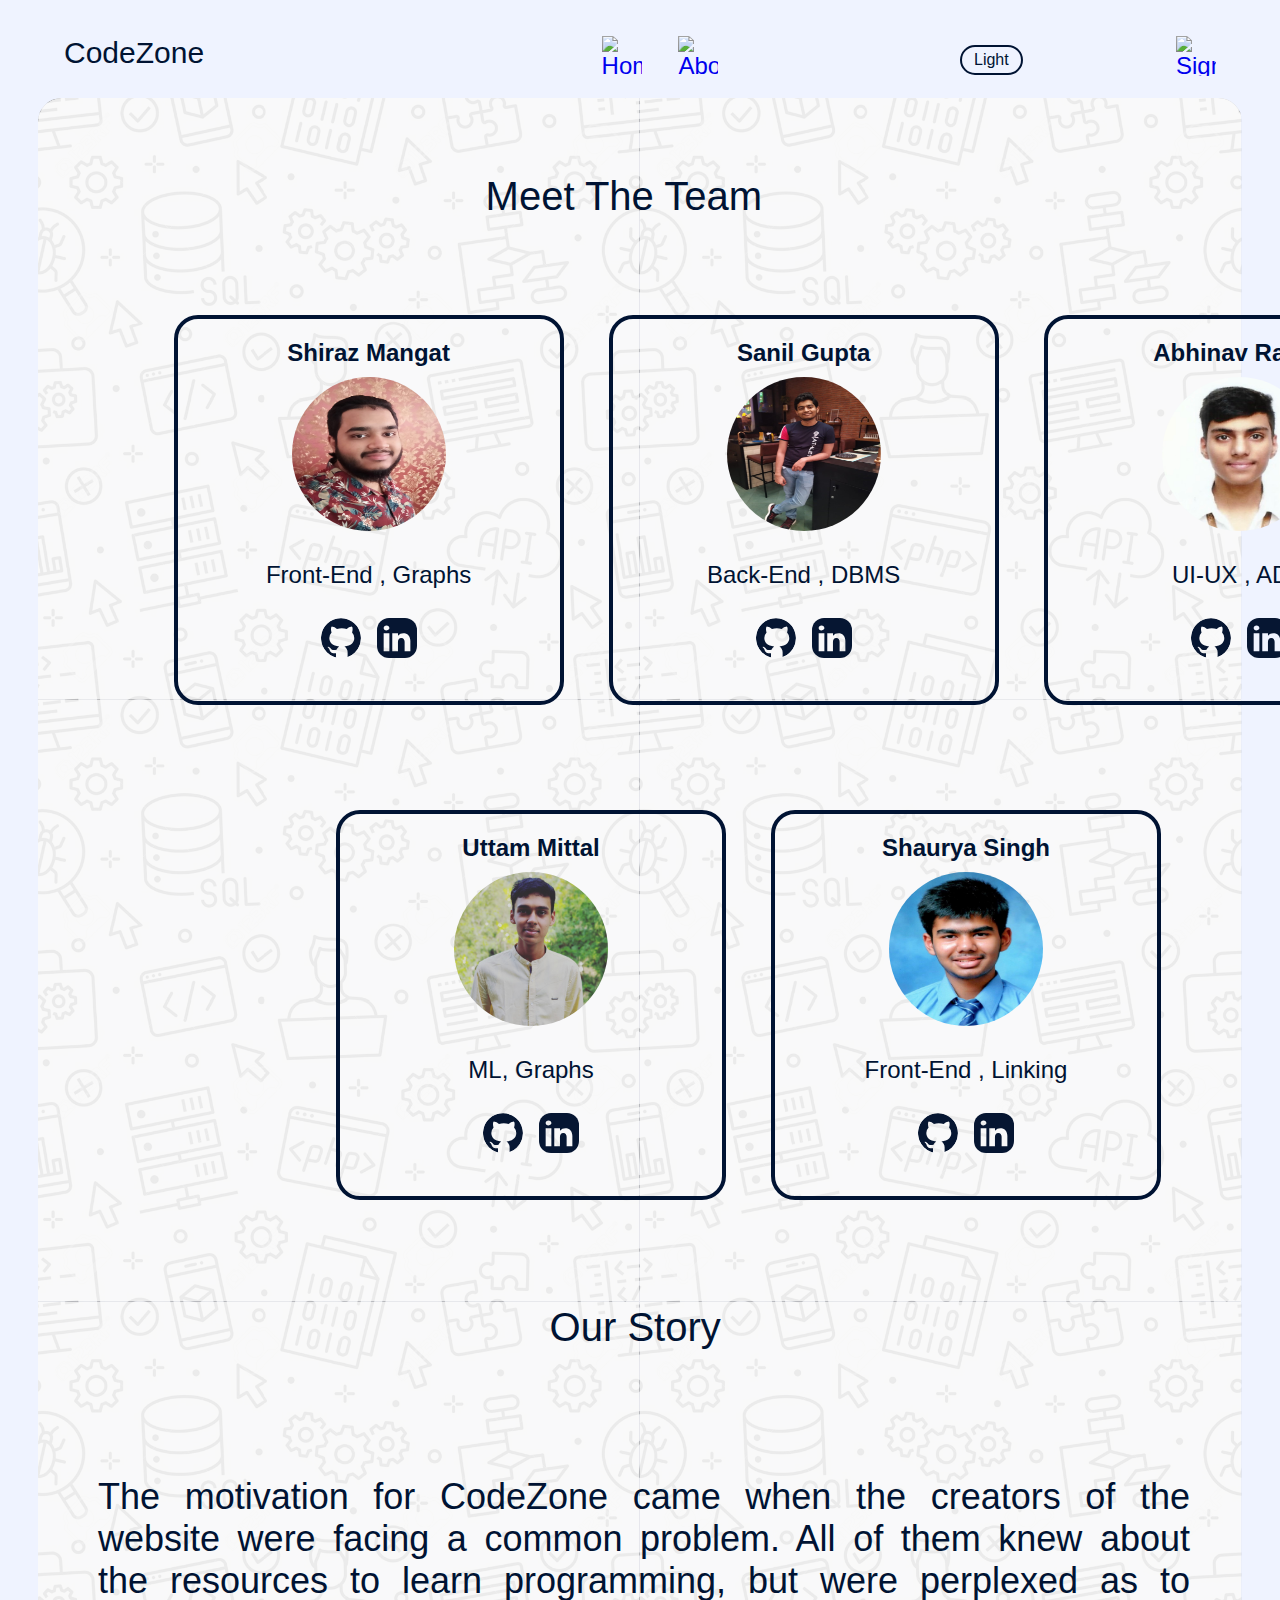
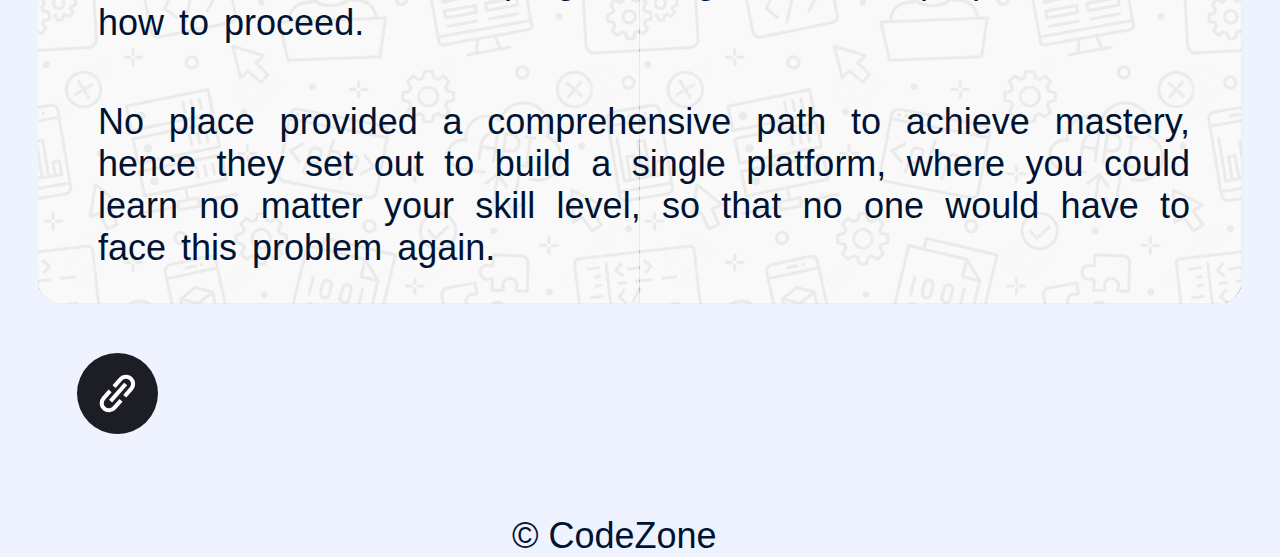
==== commit 710e177f: "Merge pull request #51 from notSanil/@Shaurya-AboutPage" ====
--- a/templates/about.html
+++ b/templates/about.html
@@ -9,23 +9,22 @@
 	<link href="http://fonts.cdnfonts.com/css/gotham" rel="stylesheet">
 	<link href = "/static/css/about.css" rel = "stylesheet" type = "text/css">
 	<script src = "/static/js/about.js"> </script>
+	<link rel="shortcut icon" href="{{ url_for('static', filename='favicon.ico') }}">
 
 </head>
 
-<body>
+<body onload="ModeFunction()">
 
 	<div>
-
 		<img src = "/static/img/about_pg_images/about_bg.svg" alt = "About Page" class = "full-pg" id = "full-pg-change">	
-		<h1 class = "team"> Meet The Team </h1>	
-
+		<h1 class = "team"> Meet The Team </h1>
 	</div>
 
 	<ul>
 		<li  class = "site"> CodeZone  </li>
-		<li> <a href = "/dashboard"> <img src = "/static/img/Home_dark.svg" alt = "Home" class = "home-img" id = "home-change"> </a> </li>
-		<li> <a href = "/about"> <img src = "/static/img/About_dark.svg" alt = "About" class = "about-img" id = "about-change"> </a> </li>
-		<li> <a href = "/logout"> <img src = "/static/img/Logout_dark.svg" alt = "Sign Out" class = "logout-img" id = "logout-change"> </a> </li>
+		<li> <a href = "/dashboard"> <img src = "/static/img/Home.svg" alt = "Home" class = "home-img" id = "home-change"> </a> </li>
+		<li> <a href = "/about"> <img src = "/static/img/About.svg" alt = "About" class = "about-img" id = "about-change"> </a> </li>
+		<li> <a href = "/"> <img src = "/static/img/Logout.svg" alt = "Sign Out" class = "logout-img" id = "logout-change"> </a> </li>
 		<button id = "mode" class = "toggle" onclick="toggle_function()"> Light </button>
 	</ul>
 
--- a/static/css/about.css
+++ b/static/css/about.css
@@ -21,7 +21,7 @@
     width: 150px;
     font-size: 30px;    
     font-family: "Gotham Black", sans-serif;
-    color: var(--lightblue);
+    color: var(--navyblue);
 }
 
 .home-img {
@@ -76,9 +76,9 @@
 .toggle {
     font-size: 16px;
     font-family: "Gotham Light", sans-serif;
-    background-color: var(--navyblue);
-    color: var(--lightblue);
-    border: 2px var(--lightblue) solid;
+    background-color: var(--lightblue);
+    color: var(--navyblue);
+    border: 2px var(--navyblue) solid;
     border-radius: 15px;
     padding: 4px 12px;
     position: absolute;
@@ -103,7 +103,7 @@
     font-size: 40px;
     position: absolute;
     top: 15vh;
-    left: 63vh;
+    left:37vw;
     color: var(--navyblue);
     padding: 12px;
 }
@@ -121,7 +121,7 @@
 }
 
 body {
-    background-color: var(--navyblue);
+    background-color: var(--lightblue);
 }
 
 .grid-container {
@@ -132,7 +132,7 @@
     padding: 20px;
     padding-top: 90px;
     top: 25%;
-    left: 6%;
+    left: 12%;
     overflow: hidden;		
 }
 
@@ -141,10 +141,9 @@
     position: absolute;
     grid-gap: 45px;
     grid-template-columns: auto auto auto;
-    padding: 20px;
-    padding-top: 95px;
-    top: 75%;
-    left: 22%;
+    padding-bottom: 20px;
+    top: 90%;
+    left: 26.25%;
     overflow: hidden;
 }
 
@@ -192,6 +191,7 @@
     height: 40px;
     width: 40px;
     border-radius: 24px;
+    z-index: 20;
 }
 
 .git:hover {
@@ -216,7 +216,7 @@
     font-size: 40px;
     position: absolute;
     top: 140vh;
-    left: 69vh;
+    left: 42vw;
     color: var(--navyblue);
     padding: 12px;
 }
